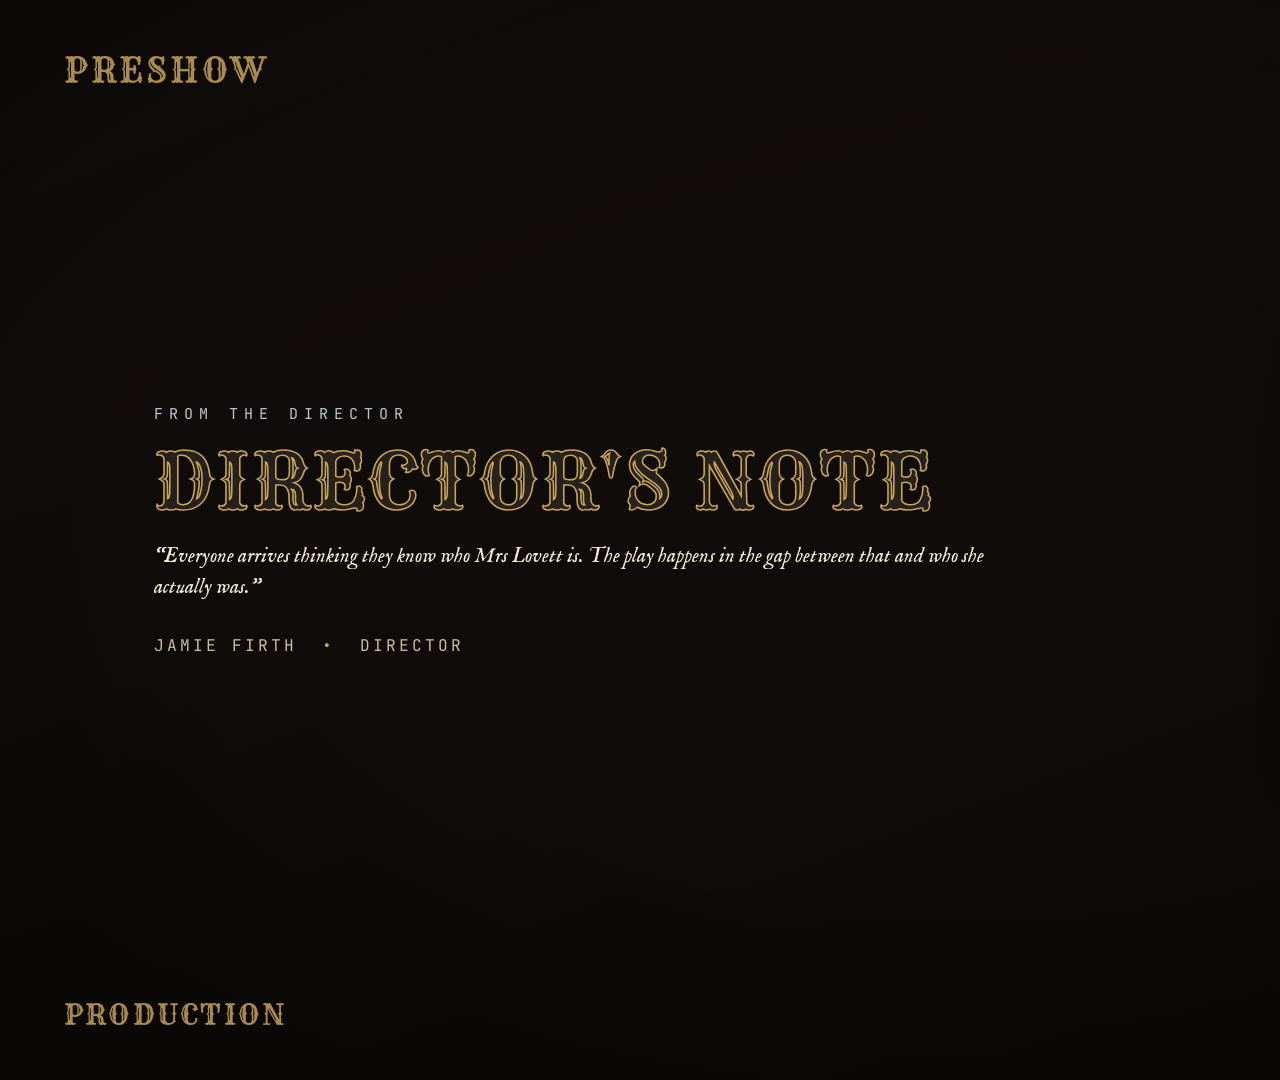
==== lovett-2026/index.html @ 1c8bd1f3 "Per-show preview archive (ADR 0019): Underdog, Lovett, Popcorn in their own folders; root index" ====
<!DOCTYPE html>
<html lang="en">
<head>
<meta charset="utf-8">
<meta name="viewport" content="width=device-width, initial-scale=1.0">
<title>Criterion Foyer Display</title>
<link rel="stylesheet" href="style.css?v=20260802">
</head>
<body class="nextgen-foyer" data-phase="preshow">
<div class="ng-shell">
  <div class="ng-watermark" aria-hidden="true"></div>

  <!-- Theme-driven, non-content ambient layer. -->
  <div class="ng-ambient" aria-hidden="true">
    <div class="ng-texture"></div>
  </div>

  <div class="ng-topline">
    <div class="ng-phase" id="phase-label">Loading</div>
    <div class="ng-show" id="show-label">Criterion Theatre</div>
  </div>
  <div class="ng-stage" id="stage"></div>
  <div class="ng-caption" id="caption"></div>

  <div class="criterion-mark" title="The Criterion Theatre, Earlsdon" aria-hidden="true"></div>
</div>

<script type="module">
  import { getActiveShow, getVisitingCompany, startShowPolling } from "./js/show-resolver.js?v=20260802";
  import { loadTheme } from "./js/theme-loader.js?v=20260802";
  import { Scheduler } from "./js/scheduler.js?v=20260802";
  import { renderSlideHTML, canRenderSlide } from "./js/slide-templates.js?v=20260802";

  const params = new URLSearchParams(window.location.search);
  const dwellSeconds = params.get("dwell");
  function resolveRoute(searchParams) {
    const raw = (searchParams.get("phase") || searchParams.get("scene") || "preshow")
      .trim()
      .toLowerCase();
    const phases = new Set(["preshow", "interval", "postshow"]);
    const singleRoutes = {
      welcome: "welcome",
      tonight: "show-info",
    };
    if (raw === "coming-soon") {
      return {
        name: raw,
        phase: "preshow",
        template: null,
        heldTemplates: ["next-production", "next-production-2"],
      };
    }
    if (phases.has(raw)) {
      return { name: raw, phase: raw, template: null };
    }
    if (singleRoutes[raw]) {
      return { name: raw, phase: "preshow", template: singleRoutes[raw] };
    }
    return null;
  }

  function escapeHTML(value) {
    return String(value).replace(/[&<>"']/g, (character) => ({
      "&": "&amp;",
      "<": "&lt;",
      ">": "&gt;",
      '"': "&quot;",
      "'": "&#39;",
    })[character]);
  }

  function referenceId(ref) {
    if (!ref) {
      return null;
    }
    const hashIndex = ref.indexOf("#");
    return hashIndex >= 0 ? ref.slice(hashIndex + 1) : ref;
  }

  let route = resolveRoute(params);
  let phase = route?.name || null;
  const houseOpen = params.get("houseOpen") === "1";

  // --- Preview / review mode (?preview=1) state. Inert in broadcast. ---
  const preview = params.get("preview") === "1";
  let previewPaused = false;
  let previewDwellOverride = null;
  const previewHistory = [];
  let previewIndex = -1;
  let previewBarBuilt = false;
  let currentPlaylistItems = [];
  const stage = document.getElementById("stage");
  const caption = document.getElementById("caption");
  const showLabel = document.getElementById("show-label");
  const phaseLabel = document.getElementById("phase-label");
  document.body.dataset.phase = route?.phase || "unavailable";
  let scheduler = null;
  let timer = null;
  let countdownTimer = null;
  let showInfo = null;
  let ctx = null;
  const missingSources = new Set();

  async function fetchJson(url) {
    const response = await fetch(`${url}${url.includes("?") ? "&" : "?"}t=${Date.now()}`, { cache: "no-store" });
    if (!response.ok) {
      throw new Error(`Failed to load ${url}`);
    }
    return response.json();
  }

  function describeItem(item) {
    if (!item) {
      return null;
    }
    if (item.template) {
      return item.template;
    }
    if (!item.source) {
      return item.tag || null;
    }
    try {
      const path = new URL(item.source).pathname;
      return path.split("/").slice(-2).join("/");
    } catch (error) {
      return item.source;
    }
  }

  async function updateState(current, next) {
    await fetch("api/state", {
      method: "POST",
      headers: { "Content-Type": "application/json" },
      body: JSON.stringify({
        show: showInfo?.id || null,
        phase,
        item: describeItem(current),
        next_item: describeItem(next),
      }),
    });
  }

  function setCaption(item) {
    caption.textContent = item?.tag
      ? `${item.tag.replace(/_/g, " ")}`
      : "";
  }

  function clearTimer() {
    if (timer) {
      window.clearTimeout(timer);
      timer = null;
    }
    if (countdownTimer) {
      window.clearInterval(countdownTimer);
      countdownTimer = null;
    }
  }

  function renderMissing(item) {
    if (!item?.source || missingSources.has(item.source)) {
      return;
    }
    missingSources.add(item.source);
    console.warn("Missing foyer asset:", item.source);
  }

  function renderSlide(entry) {
    document.body.classList.remove("media-active");
    ctx.countdown = getCountdownState();
    stage.innerHTML = renderSlideHTML(entry, ctx);
    if (entry.template === "countdown") {
      updateCountdown();
      countdownTimer = window.setInterval(updateCountdown, 60 * 1000);
    }
  }

  function renderVideo(item) {
    document.body.classList.add("media-active");
    stage.innerHTML = "";
    const video = document.createElement("video");
    video.className = "ng-media";
    video.autoplay = true;
    video.muted = true;
    video.playsInline = true;
    video.src = `${ctx.foyerPackBase.replace(/\/$/, "")}/${item.source.replace(/^\//, "")}`;
    video.onerror = () => {
      renderMissing(item);
      if (!(preview && previewPaused)) {
        advance();
      }
    };
    video.onended = () => {
      if (!(preview && previewPaused)) {
        advance();
      }
    };
    const videoMeta = ctx.videoItems[item.source] || item;
    if (videoMeta.captions?.required && videoMeta.captions?.verified !== true) {
      console.warn(
        "Spoken-word foyer video requires burnt-in open captions; playback is not blocked in Phase 1:",
        item.source,
      );
    }
    stage.appendChild(video);
  }

  function isVideo(item) {
    return Boolean(item?.source && /\.mp4($|\?)/i.test(item.source));
  }

  function dateAtTime(dateText, timeText) {
    if (!dateText || !/^\d{2}:\d{2}$/.test(timeText || "")) {
      return null;
    }
    const [year, month, day] = dateText.split("-").map(Number);
    const [hour, minute] = timeText.split(":").map(Number);
    return new Date(year, month - 1, day, hour, minute, 0, 0);
  }

  function minutesBetween(startText, endText) {
    const start = dateAtTime("2000-01-01", startText);
    let end = dateAtTime("2000-01-01", endText);
    if (!start || !end) {
      return null;
    }
    if (end < start) {
      end = new Date(end.getTime() + 24 * 60 * 60 * 1000);
    }
    return Math.round((end - start) / 60000);
  }

  function selectPerformance(performances) {
    const list = performances?.performances || [];
    const requestedDay = params.get("day");
    const today = new Date();
    const localDay = [
      today.getFullYear(),
      String(today.getMonth() + 1).padStart(2, "0"),
      String(today.getDate()).padStart(2, "0"),
    ].join("-");
    return list.find(entry => entry.date === requestedDay)
      || list.find(entry => entry.date === localDay)
      || list.find(entry => entry.date >= localDay)
      || list[list.length - 1]
      || null;
  }

  function countdownTarget(performance, showMeta) {
    if (!performance) {
      return null;
    }
    const intervalSignal = params.get("intervalNow") || params.get("now");
    const intervalMinutes = minutesBetween(
      performance.interval_at_estimated,
      performance.act_2_at_estimated,
    ) || Number(showMeta?.interval_minutes) || 20;
    if (intervalSignal) {
      const startedAt = dateAtTime(performance.date, intervalSignal);
      return startedAt
        ? new Date(startedAt.getTime() + intervalMinutes * 60000)
        : null;
    }
    return null;
  }

  function getCountdownState() {
    const target = ctx?.countdownTarget;
    if (!target) {
      return { minutes: null, state: "clear" };
    }
    const remainingMs = target.getTime() - Date.now();
    const countdownWindowMs = ((ctx.countdownWindowMinutes || 20) + 5) * 60000;
    if (remainingMs > 0) {
      if (remainingMs > countdownWindowMs) {
        return { minutes: null, state: "clear" };
      }
      return { minutes: Math.max(1, Math.ceil(remainingMs / 60000)), state: "counting" };
    }
    if (remainingMs >= -5 * 60000) {
      return { minutes: 0, state: "now" };
    }
    return { minutes: 0, state: "clear" };
  }

  function updateCountdown() {
    if (!ctx) {
      return;
    }
    const countdown = getCountdownState();
    ctx.countdown = countdown;
    const display = document.getElementById("countdown-display");
    const message = document.getElementById("countdown-caption");
    if (!display || !message) {
      return;
    }
    display.textContent = countdown.state === "counting"
      ? `${countdown.minutes} MIN`
      : (countdown.state === "now" ? "ACT II" : `~${ctx.countdownWindowMinutes} MIN INTERVAL`);
    display.classList.toggle("is-label", countdown.state === "clear");
    message.textContent = countdown.state === "counting"
      ? "Please make your way back to your seats when you hear the bell."
      : (countdown.state === "now"
        ? "Please take your seats. Act II is about to begin."
        : "Please enjoy the interval.");
  }

  async function advance() {
    clearTimer();
    if (!scheduler) {
      return;
    }
    const current = scheduler.next();
    const next = scheduler.previewNext();
    if (!current) {
      return;
    }
    setCaption(current);
    if (preview) {
      recordPreviewHistory(current);
    }
    if (isVideo(current)) {
      renderVideo(current);
    } else {
      renderSlide(current);
      if (!(preview && previewPaused)) {
        const dwell = (preview && previewDwellOverride) ? previewDwellOverride : (current.dwell_seconds || 5);
        timer = window.setTimeout(() => advance(), dwell * 1000);
      }
    }
    if (preview) {
      updatePreviewNowShowing(current);
    }
    await updateState(current, next);
  }

  async function renderSingleRoute() {
    const current = { kind: "single", template: route.template, tag: route.name };
    setCaption(current);
    renderSlide(current);
    if (preview) {
      updatePreviewNowShowing(current);
    }
    await updateState(current, null);
  }

  function heldRoutePlaylist(route, nextProductions) {
    const productionCount = nextProductions?.productions?.length || 0;
    return {
      items: (route.heldTemplates || [])
        .slice(0, productionCount)
        .map((template) => ({
          kind: "anchor",
          every_n: 1,
          template,
          tag: route.name,
          dwell_seconds: 11,
        })),
    };
  }

  async function buildScheduler() {
    showInfo = await getActiveShow();
    if (!showInfo?.paths?.foyerPack) {
      return;
    }
    const foyerPackBase = showInfo.paths.foyerPack;
    const showMeta = await fetchJson(`${foyerPackBase}/show.json`);
    let playlist = { items: [] };
    if (!route.template && !route.heldTemplates) {
      playlist = await fetchJson(`${foyerPackBase}/playlists/${route.phase}.json`);
    }
    let nextProductions = { productions: [] };
    let archiveMemories = { memories: [] };
    let performances = { performances: [] };
    let visitingCompany = null;
    try {
      nextProductions = await fetchJson(`${foyerPackBase}/next_productions.json`);
    } catch (error) {
      console.warn("next_productions.json unavailable:", error);
    }
    try {
      archiveMemories = await fetchJson(`${foyerPackBase}/archive_memories.json`);
    } catch (error) {
      console.warn("archive_memories.json unavailable:", error);
    }
    try {
      performances = await fetchJson(`${foyerPackBase}/performances.json`);
    } catch (error) {
      console.warn("performances.json unavailable:", error);
    }
    try {
      visitingCompany = await getVisitingCompany();
    } catch (error) {
      console.warn("visiting_company.json unavailable:", error);
    }
    if (route.heldTemplates) {
      playlist = heldRoutePlaylist(route, nextProductions);
    }
    const performance = selectPerformance(performances);
    const countdownWindowMinutes = minutesBetween(
      performance?.interval_at_estimated,
      performance?.act_2_at_estimated,
    ) || Number(showMeta?.interval_minutes) || 20;
    ctx = {
      show: showMeta,
      nextProductions,
      archiveMemories,
      performances,
      performance,
      visitingCompany,
      videoItems: Object.fromEntries(
        (playlist.items || [])
          .filter(item => isVideo(item))
          .map(item => [item.source, item]),
      ),
      countdownTarget: countdownTarget(performance, showMeta),
      countdownWindowMinutes,
      countdown: { minutes: null, state: "clear" },
      foyerPackBase,
    };
    showLabel.textContent = showMeta.title || showInfo.id;
    phaseLabel.textContent = route.name;
    if (!route.template) {
      scheduler = new Scheduler(playlist, {
        dwellSeconds,
        activeTriggers: houseOpen ? ["house-open"] : [],
        canRender: (item) => canRenderSlide(item, ctx),
      });
      await scheduler.init();
    }
    currentPlaylistItems = playlist.items || [];
  }

  function renderUnavailableRoute() {
    const requested = escapeHTML(params.get("phase") || params.get("scene") || "unknown");
    phaseLabel.textContent = "Unavailable";
    caption.textContent = "";
    stage.innerHTML = `<div class="slide active">
      <p class="eyebrow alert">Foyer scene not built</p>
      <h2 class="headline small">SCENE UNAVAILABLE</h2>
      <p class="body">No foyer phase is registered for <b style="color:var(--poster-yellow);">${requested}</b>.</p>
    </div>`;
  }

  // =====================================================================
  // Preview / review controller (?preview=1). Builds on the engine hooks
  // above (advance / renderSlide / renderVideo / setCaption / clearTimer /
  // buildScheduler). None of this runs or mutates state in broadcast mode.
  // =====================================================================
  function previewProductionId(item) {
    return item?.production_id || referenceId(item?.production_ref) || null;
  }

  function previewSlideName(item) {
    const productionId = previewProductionId(item);
    const productions = ctx?.nextProductions?.productions || [];
    const production = productionId
      ? productions.find(candidate => candidate.id === productionId)
      : null;
    return production?.title
      || item?.label
      || item?.template
      || (item?.source ? item.source.split("/").pop() : (item?.tag || "?"));
  }

  function previewSlideLabel(item) {
    const id = item?.id || "current slide";
    return `${id} \u2014 ${previewSlideName(item)}`;
  }

  function updatePreviewNowShowing(item) {
    const target = document.getElementById("ngp-now");
    if (target) {
      target.textContent = item ? previewSlideLabel(item) : "No slide";
    }
  }

  function renderPreviewEntry(entry) {
    setCaption(entry);
    if (isVideo(entry)) {
      renderVideo(entry);
    } else {
      renderSlide(entry);
    }
    updatePreviewNowShowing(entry);
  }

  function recordPreviewHistory(entry) {
    previewHistory.push(entry);
    previewIndex = previewHistory.length - 1;
  }

  function updatePreviewPlayButton() {
    const btn = document.getElementById("ngp-play");
    if (btn) {
      btn.textContent = previewPaused ? "\u25B6 Play" : "\u275A\u275A Pause";
    }
  }

  function previewPlay() {
    previewPaused = false;
    updatePreviewPlayButton();
    advance();
  }

  function previewPause() {
    previewPaused = true;
    clearTimer();
    updatePreviewPlayButton();
  }

  function previewTogglePlay() {
    if (previewPaused) {
      previewPlay();
    } else {
      previewPause();
    }
  }

  async function previewStep() {
    previewPaused = false;
    await advance();
    previewPause();
  }

  function previewPrev() {
    if (previewIndex <= 0) {
      return;
    }
    clearTimer();
    previewPaused = true;
    previewIndex -= 1;
    renderPreviewEntry(previewHistory[previewIndex]);
    updatePreviewPlayButton();
  }

  function previewJump(itemId) {
    const item = (currentPlaylistItems || []).find(candidate => candidate.id === itemId);
    if (!item) {
      return;
    }
    const entry = {
      ...item,
      template: item.template || null,
      source: item.source || null,
      production_id: referenceId(item.production_ref),
      dwell_seconds: item.dwell_seconds || 6,
    };
    clearTimer();
    previewPaused = true;
    recordPreviewHistory(entry);
    renderPreviewEntry(entry);
    updatePreviewPlayButton();
  }

  async function previewSetPhase(name) {
    const phaseParams = new URLSearchParams();
    phaseParams.set("phase", name);
    const nextRoute = resolveRoute(phaseParams);
    if (!nextRoute) {
      return;
    }
    route = nextRoute;
    phase = route?.name || null;
    document.body.dataset.phase = route.phase || "unavailable";
    clearTimer();
    scheduler = null;
    previewHistory.length = 0;
    previewIndex = -1;
    previewPaused = false;
    await buildScheduler();
    await advance();
    refreshPreviewControls();
  }

  function refreshPreviewControls() {
    if (!preview || !previewBarBuilt) {
      return;
    }
    document.querySelectorAll("#ngp-phases .ngp-btn").forEach(btn => {
      btn.classList.toggle("active", btn.dataset.phase === route?.phase);
    });
    const select = document.getElementById("ngp-jump");
    if (select) {
      const options = ['<option value="">Jump to slide\u2026</option>'].concat(
        (currentPlaylistItems || [])
          .filter(item => item.id)
          .map(item => {
            return `<option value="${escapeHTML(item.id)}">${escapeHTML(previewSlideLabel(item))}</option>`;
          }),
      );
      select.innerHTML = options.join("");
    }
    updatePreviewNowShowing(previewHistory[previewIndex]);
    updatePreviewPlayButton();
  }

  async function loadBuildStamp(target) {
    if (!target) {
      return;
    }
    try {
      const response = await fetch(`build-info.json?t=${Date.now()}`, { cache: "no-store" });
      if (!response.ok) {
        throw new Error("build-info.json unavailable");
      }
      const info = await response.json();
      const builtAt = info.built_at ? new Date(info.built_at).toLocaleString() : "unknown";
      target.textContent = `${info.version || "dev"} \u00B7 built ${builtAt}`;
    } catch (error) {
      target.textContent = "local / dev";
    }
  }

  function fitPreviewCanvas() {
    if (!preview) {
      return;
    }
    const bar = document.querySelector(".ng-preview-bar");
    const barHeight = bar ? bar.getBoundingClientRect().height : 0;
    const availH = Math.max(0, window.innerHeight - barHeight);
    const scale = Math.min(window.innerWidth / 1920, availH / 1080);
    const scaledW = 1920 * scale;
    const scaledH = 1080 * scale;
    const left = Math.max(0, (window.innerWidth - scaledW) / 2);
    const top = barHeight + Math.max(0, (availH - scaledH) / 2);
    document.body.style.setProperty("--preview-scale", String(scale));
    document.body.style.setProperty("--preview-left", `${left}px`);
    document.body.style.setProperty("--preview-top", `${top}px`);
  }

  function setupPreview() {
    if (previewBarBuilt) {
      fitPreviewCanvas();
      return;
    }
    previewBarBuilt = true;
    document.body.classList.add("ng-preview");
    const bar = document.createElement("div");
    bar.className = "ng-preview-bar";
    bar.setAttribute("aria-label", "Engine review controls");
    bar.innerHTML = `
      <div class="ngp-brand">
        <span class="ngp-title">ENGINE REVIEW</span>
        <span class="ngp-stamp" id="ngp-stamp">\u2026</span>
      </div>
      <div class="ngp-group" id="ngp-phases" role="tablist">
        <button class="ngp-btn" data-phase="preshow">Preshow</button>
        <button class="ngp-btn" data-phase="interval">Interval</button>
        <button class="ngp-btn" data-phase="postshow">Postshow</button>
      </div>
      <div class="ngp-group">
        <button class="ngp-btn" id="ngp-prev" title="Previous shown slide">\u25C0 Prev</button>
        <button class="ngp-btn" id="ngp-play" title="Play / pause">\u275A\u275A Pause</button>
        <button class="ngp-btn" id="ngp-next" title="Next slide, then pause">Next \u25B6</button>
      </div>
      <label class="ngp-field">Jump
        <select class="ngp-select" id="ngp-jump"></select>
      </label>
      <label class="ngp-field">Now showing
        <span class="ngp-stamp" id="ngp-now">No slide</span>
      </label>
      <label class="ngp-field">Dwell
        <input type="number" class="ngp-input" id="ngp-dwell" min="2" max="60" step="1" placeholder="auto">s
      </label>
    `;
    document.body.appendChild(bar);
    bar.querySelectorAll("#ngp-phases .ngp-btn").forEach(btn => {
      btn.addEventListener("click", () => previewSetPhase(btn.dataset.phase));
    });
    document.getElementById("ngp-prev").addEventListener("click", previewPrev);
    document.getElementById("ngp-play").addEventListener("click", previewTogglePlay);
    document.getElementById("ngp-next").addEventListener("click", previewStep);
    document.getElementById("ngp-jump").addEventListener("change", event => {
      if (event.target.value) {
        previewJump(event.target.value);
      }
    });
    document.getElementById("ngp-dwell").addEventListener("change", event => {
      const value = Number(event.target.value);
      previewDwellOverride = Number.isFinite(value) && value > 0 ? value : null;
    });
    loadBuildStamp(document.getElementById("ngp-stamp")).finally(fitPreviewCanvas);
    fitPreviewCanvas();
    window.addEventListener("resize", fitPreviewCanvas);
    if ("ResizeObserver" in window) {
      new ResizeObserver(fitPreviewCanvas).observe(bar);
    }
  }

  async function boot() {
    await loadTheme();
    if (preview) {
      setupPreview();
    }
    if (!route) {
      renderUnavailableRoute();
      return;
    }
    await buildScheduler();
    if (route.template) {
      await renderSingleRoute();
    } else {
      await advance();
    }
    if (preview) {
      refreshPreviewControls();
    }
  }

  document.addEventListener("show:changed", async () => {
    clearTimer();
    await boot();
  });

  startShowPolling();
  boot();
</script>
</body>
</html>
---- lovett-2026/style.css ----
/*
  Springboard Festival 2026 — shared scene stylesheet.
  Brand: dark teal/navy underwater photo background (#F3EFD2 cream
  for all type), Oswald display headlines, Inter for any small body text.
  Welcome scene uses SpringboardWelcome.jpg as a full-bleed image.
  Other scenes lay content on top of background-springboard-water.jpg.
*/

@font-face {
  font-family: 'Anton';
  font-style: normal;
  font-weight: 400;
  font-display: swap;
  src: url('assets/fonts/anton-latin.woff2') format('woff2');
}

@font-face {
  font-family: 'Bebas Neue';
  font-style: normal;
  font-weight: 400;
  font-display: swap;
  src: url('assets/fonts/bebas-neue-latin.woff2') format('woff2');
}

@font-face {
  font-family: 'Inter';
  font-style: normal;
  font-weight: 300 700;
  font-display: swap;
  src: url('assets/fonts/inter-latin.woff2') format('woff2');
}

@font-face {
  font-family: 'JetBrains Mono';
  font-style: normal;
  font-weight: 400 700;
  font-display: swap;
  src: url('assets/fonts/jetbrains-mono-latin.woff2') format('woff2');
}

@font-face {
  font-family: 'Oswald';
  font-style: normal;
  font-weight: 300 700;
  font-display: swap;
  src: url('assets/fonts/oswald-latin.woff2') format('woff2');
}

@font-face {
  font-family: 'Rye';
  font-style: normal;
  font-weight: 400;
  font-display: swap;
  src: url('assets/fonts/rye-latin.woff2') format('woff2');
}

@font-face {
  font-family: 'IM Fell English';
  font-style: normal;
  font-weight: 400;
  font-display: swap;
  src: url('assets/fonts/im-fell-english-latin.woff2') format('woff2');
}

@font-face {
  font-family: 'IM Fell English';
  font-style: italic;
  font-weight: 400;
  font-display: swap;
  src: url('assets/fonts/im-fell-english-italic-latin.woff2') format('woff2');
}

:root {
  --colour-primary: #1D4D4F;
  --colour-primary-text: #F3EFD2;
  --colour-accent: #6BA5C4;
  --colour-background: #02101e;
  --colour-background-text: #F3EFD2;
  --font-headline: 'Oswald', sans-serif;
  --font-body: 'Inter', sans-serif;
  --watermark-image: none;
  --watermark-opacity: 0.12;
  --cream: #F3EFD2;            /* primary text colour, matches lockup */
  --cream-dim: rgba(243,239,210,0.78);
  --cream-faint: rgba(243,239,210,0.55);
  --peacock: #6BA5C4;          /* eyebrow/subline blue from welcome image */
  --peacock-soft: rgba(107,165,196,0.65);
  --peacock-line: rgba(107,165,196,0.75);  /* thin vertical divider */
  --water-overlay: rgba(4, 14, 32, 0.55);  /* darken backdrop where text sits */
  --water-overlay-strong: rgba(4, 14, 32, 0.78);
  --stage-main:  #c0392b;
  --stage-ros:   #2980b9;
  --stage-floor: #27ae60;
  --stage-other: #7f8c8d;
}

* { box-sizing: border-box; margin: 0; padding: 0; }

html, body {
  width: 1920px;
  height: 1080px;
  background: #02101e;  /* deepest teal — visible behind images while loading */
  font-family: 'Inter', sans-serif;
  color: var(--cream);
  overflow: hidden;
}

/* ---------- BACKDROP ---------- */

.backdrop {
  position: absolute;
  inset: 0;
  width: 100%;
  height: 100%;
  z-index: 0;
  background: url('assets/background-springboard-water.jpg') center/cover no-repeat #02101e;
}

/* Vignette to make text more legible on busy water areas. Sits on top of
   the water image but underneath any hero overlay. */
.backdrop::after {
  content: "";
  position: absolute;
  inset: 0;
  background: linear-gradient(
    to right,
    var(--water-overlay-strong) 0%,
    var(--water-overlay) 50%,
    transparent 100%
  );
  pointer-events: none;
}

/* Welcome hero overlay. Sits on top of the water backdrop and fades in/out
   on .active, giving us a smooth crossfade between hero and water rather
   than the previous instant snap. When the hero is fully opaque it covers
   the water and its vignette completely. */
.backdrop-hero {
  position: absolute;
  inset: 0;
  width: 100%;
  height: 100%;
  z-index: 0;
  background: url('assets/SpringboardLogo.jpg') center/cover no-repeat;
  opacity: 0;
  transition: opacity 1.6s ease;
  pointer-events: none;
}
.backdrop-hero.active { opacity: 1; }

.scene {
  position: absolute;
  inset: 0;
  z-index: 1;
  display: flex;
  padding: 60px 80px;
}

/* Vertical peacock divider removed at David's request (25 Apr).
   Reinstate via the rule below if it's wanted again later.
   .scene:not(.scene-welcome)::before { ... } */

/* ---------- TYPOGRAPHY ---------- */

.eyebrow {
  font-family: 'Oswald', sans-serif;
  font-weight: 500;
  letter-spacing: 0.14em;
  text-transform: uppercase;
  font-size: 38px;
  color: var(--peacock);
}

.headline {
  font-family: 'Oswald', sans-serif;
  font-weight: 700;
  text-transform: uppercase;
  font-size: 200px;
  line-height: 0.92;
  letter-spacing: -0.01em;
  color: var(--cream);
}
.headline.tight  { font-size: 150px; }
.headline.medium { font-size: 110px; }
.headline.small  { font-size:  78px; }

.subline {
  font-family: 'Oswald', sans-serif;
  font-weight: 500;
  text-transform: uppercase;
  letter-spacing: 0.18em;
  font-size: 38px;
  color: var(--peacock);
  margin-top: 30px;
}

/* ---------- LAYOUT ZONES ---------- */

.left-zone {
  width: 60%;
  display: flex;
  flex-direction: column;
  justify-content: center;
  padding-right: 60px;
}

/* Bottom-right Criterion lockup. Uses David's CriLogo_Clean.png as a CSS
   mask, with cream background-color showing through — that recolours the
   pure-white PNG to brand cream without needing to re-export the image. */
.lockup {
  position: absolute;
  right: 80px;
  bottom: 50px;
  width: 180px;
  height: 180px;
  z-index: 2;
  background-color: var(--cream);
  -webkit-mask: url('assets/criterion-logo.png') no-repeat center / contain;
          mask: url('assets/criterion-logo.png') no-repeat center / contain;
}
/* The <img> inside is hidden — kept in markup for accessibility/alt-text. */
.lockup img { display: none; }

/* ---------- SCENE: WELCOME (full-bleed hero) ---------- */
/* The JPG provides all the design.  The lockup overlay is shown on the
   welcome scene too (when David supplies a logo-free hero image), so the
   lockup position stays consistent across every scene in the rotation. */

/* ---------- SCENE: TONIGHT ---------- */

.scene-tonight {
  flex-direction: column;
  padding: 70px 100px 240px 100px;  /* extra bottom padding clears the 180px lockup */
}
.scene-tonight .top-bar {
  display: flex;
  align-items: baseline;
  justify-content: space-between;
  margin-bottom: 36px;
}
.scene-tonight .top-bar .date-tag {
  font-family: 'Oswald', sans-serif;
  font-weight: 500;
  font-size: 32px;
  letter-spacing: 0.14em;
  text-transform: uppercase;
  color: var(--peacock);
}
.scene-tonight .running-order {
  flex: 1;
  display: grid;
  grid-template-columns: 1fr 1fr;
  column-gap: 80px;
  align-content: start;
}
.scene-tonight .running-order .col {
  display: flex;
  flex-direction: column;
  gap: 14px;
}
.scene-tonight .row {
  display: grid;
  grid-template-columns: 130px 100px 1fr;
  gap: 18px;
  align-items: center;
  padding: 12px 0;
  border-bottom: 1px solid rgba(243,239,210,0.15);
  color: var(--cream);
}
.scene-tonight .row .time {
  font-family: 'Oswald', sans-serif;
  font-weight: 600;
  font-size: 32px;
}
.scene-tonight .row .act {
  font-family: 'Oswald', sans-serif;
  font-weight: 400;
  font-size: 32px;
  text-transform: uppercase;
  letter-spacing: 0.02em;
}
.scene-tonight .row.is-interval { opacity: 0.55; font-style: italic; }
.scene-tonight .row.is-closing  { opacity: 0.55; }

/* Stage badge */
.stage-badge {
  font-family: 'Oswald', sans-serif;
  font-size: 16px;
  font-weight: 600;
  text-transform: uppercase;
  letter-spacing: 0.1em;
  padding: 5px 11px;
  border-radius: 4px;
  color: white;
  text-align: center;
  background: var(--stage-other);
  display: inline-block;
  width: fit-content;
}
.stage-badge.stage-Main  { background: var(--stage-main); }
.stage-badge.stage-Ros   { background: var(--stage-ros); }
.stage-badge.stage-Side  { background: var(--stage-ros); }
.stage-badge.stage-Floor { background: var(--stage-floor); }

/* ---------- SCENE: NEXT UP ---------- */

.scene-next .left-zone {
  gap: 24px;
  width: 55%;       /* leaves 45% for the image area on the right */
  padding-right: 60px;
}
.scene-next .next-act-name {
  font-family: 'Oswald', sans-serif;
  font-weight: 700;
  font-size: 140px;
  line-height: 0.95;
  text-transform: uppercase;
  color: var(--cream);
  margin-top: 4px;
}
.scene-next .next-meta {
  display: flex;
  align-items: center;
  gap: 24px;
  margin-top: 4px;
}
.scene-next .next-time {
  font-family: 'Oswald', sans-serif;
  font-size: 80px;             /* up from 60 — gives time a bit more weight */
  font-weight: 600;
  line-height: 1;
  color: var(--cream);
  letter-spacing: -0.01em;
}
.scene-next .stage-badge {
  font-size: 30px;
  padding: 10px 22px;
}
.scene-next .blurb {
  margin-top: 22px;
  font-size: 28px;
  font-weight: 400;
  line-height: 1.45;
  color: var(--cream);
  max-width: 900px;
}
/* Byline (writer/director on plays) — kept deliberately quiet so it
   doesn't visually compete with the act name above. */
.scene-next .byline {
  margin-top: 12px;
  font-family: 'Oswald', sans-serif;
  font-weight: 400;
  font-size: 18px;
  letter-spacing: 0.18em;
  text-transform: uppercase;
  color: var(--peacock-soft);
  opacity: 0.85;
}

/* Image area on the right of the Next-up scene.
   object-fit: contain so portrait headshots and landscape film-stills both
   show in full, without weird cropping. The dark navy fill shows through
   as letterboxing — looks intentional against the water backdrop. */
.scene-next .next-image-wrap {
  position: absolute;
  top: 90px;
  right: 80px;
  width: 700px;
  height: 560px;
  border-radius: 12px;
  overflow: hidden;
  z-index: 1;
  background: rgba(2,14,32,0.65);
  box-shadow: 0 12px 40px rgba(0,0,0,0.4);
}
.scene-next .next-image-wrap img {
  width: 100%;
  height: 100%;
  object-fit: contain;
  display: block;
}

/* Duo composite — for collaborations like Andrea/Lewis or Sharan + Juggy.
   Two images side-by-side, each filling half the panel.  Uses cover so
   each portrait fills its half cleanly; the seam in the middle reads
   as a visual cue for "collaboration". */
.scene-next .next-image-wrap.duo {
  display: grid;
  grid-template-columns: 1fr 1fr;
  gap: 4px;
  background: rgba(2,14,32,0.85);  /* shows as a thin divider line */
}
.scene-next .next-image-wrap.duo img {
  width: 100%;
  height: 100%;
  object-fit: cover;
  border-radius: 0;
}

/* ---------- SCENE: INTERVAL ---------- */

.scene-interval .left-zone { gap: 24px; }
.scene-interval .headline { font-size: 300px; letter-spacing: 0.01em; }
.scene-interval .resume-time {
  font-family: 'Oswald', sans-serif;
  font-weight: 500;
  font-size: 50px;
  letter-spacing: 0.14em;
  text-transform: uppercase;
  color: var(--peacock);
  margin-top: 30px;
}

/* ---------- SCENE: COMING SOON ---------- */

.scene-coming-soon {
  flex-direction: column;
  padding: 70px 100px 240px 100px;  /* extra bottom padding clears the 180px lockup */
}
.scene-coming-soon .top-bar {
  display: flex;
  align-items: baseline;
  justify-content: space-between;
  margin-bottom: 50px;
}
.scene-coming-soon .top-bar .date-tag {
  font-family: 'Oswald', sans-serif;
  font-weight: 500;
  font-size: 28px;
  letter-spacing: 0.14em;
  text-transform: uppercase;
  color: var(--peacock);
}
.scene-coming-soon .cards {
  display: grid;
  grid-template-columns: repeat(3, 1fr);
  gap: 36px;
  align-content: start;   /* cards size to content, sit at top of grid */
}
.scene-coming-soon .card {
  background: rgba(4,14,32,0.55);
  border: 1px solid rgba(243,239,210,0.18);
  border-radius: 12px;
  padding: 0;            /* image goes to the edge; body has its own padding */
  display: flex;
  flex-direction: column;
  color: var(--cream);
  overflow: hidden;
}
.scene-coming-soon .card .card-image {
  width: 100%;
  height: 240px;
  background: rgba(4,14,32,0.7);
}
.scene-coming-soon .card .card-image img {
  width: 100%;
  height: 100%;
  object-fit: cover;
  display: block;
}
/* Night card panels (.scene-night-cards): use contain so portrait headshots
   and logos show in full with dark letterboxing rather than being cropped.
   Scoped to avoid changing the Coming Soon cards which use cover intentionally. */
.scene-night-cards .card .card-image img {
  object-fit: contain;
}
/* Duo card — two collaborators sharing one image slot (e.g. Andrea/Lewis).
   Each half fills its column with cover so faces aren't pillarboxed. */
.scene-night-cards .card .card-image.duo {
  display: grid;
  grid-template-columns: 1fr 1fr;
  grid-template-rows: 1fr;
  gap: 2px;
  background: rgba(4,14,32,0.85);
  overflow: hidden;
}
.scene-night-cards .card .card-image.duo img {
  width: 100%;
  height: 100%;
  min-height: 0;
  object-fit: cover;
  display: block;
}

.scene-coming-soon .card .card-body {
  padding: 24px 28px 28px 28px;
  display: flex;
  flex-direction: column;
  gap: 10px;
  flex: 1;
}
.card .card-title {
  font-family: 'Oswald', sans-serif;
  font-weight: 700;
  text-transform: uppercase;
  font-size: 52px;
  line-height: 0.95;
  letter-spacing: -0.01em;
}
.card .card-subtitle {
  font-family: 'Oswald', sans-serif;
  font-weight: 400;
  font-size: 26px;
  letter-spacing: 0.04em;
  margin-top: -8px;
  opacity: 0.85;
}
.card .card-meta {
  font-family: 'Oswald', sans-serif;
  font-weight: 500;
  letter-spacing: 0.14em;
  font-size: 20px;
  text-transform: uppercase;
  color: var(--peacock);
}
.card .card-writer {
  font-family: 'Oswald', sans-serif;
  font-weight: 400;
  letter-spacing: 0.04em;
  font-size: 22px;
  color: var(--cream-dim);
}
.card .card-blurb {
  font-size: 20px;
  line-height: 1.5;
  margin-top: 4px;
}
/* Old name kept for backward compatibility — same styling as card-meta. */
.card .card-dates {
  font-family: 'Oswald', sans-serif;
  font-weight: 500;
  letter-spacing: 0.14em;
  font-size: 20px;
  text-transform: uppercase;
  color: var(--peacock);
}

/* ---------- ROTATION CONTAINER ----------
   Crossfade timing: scene fades 1.6s, matching the backdrop-hero crossfade
   so hero ↔ water and Welcome-lockup ↔ Tonight-content move together.
   Both sides of the fade are visible simultaneously, so the eye never sees
   an empty water frame between scenes. */
.rotation > .scene { opacity: 0; transition: opacity 1.6s ease; }
.rotation > .scene.active { opacity: 1; }

body.nextgen-foyer,
body.announcement-overlay-page {
  width: 1920px;
  height: 1080px;
  /* Transparent: this page exists ONLY as an OBS Browser Source stacked over the
     foyer scenes (see README). It was opaque ink+gradients until 2026-06-11, which
     blacked out the underlying scene the first time the source was wired correctly. */
  background: transparent;
  color: var(--colour-background-text);
  overflow: hidden;
  --ink: #0A0612;
  --ink-2: #1A0E2A;
  --neon-magenta: #FF1A75;
  --neon-cyan: #00E5FF;
  --poster-yellow: #FFD434;
  --cream: #F4E5C2;
}

.ng-shell {
  position: relative;
  width: 100%;
  height: 100%;
  overflow: hidden;
  background:
    linear-gradient(160deg, rgba(0,0,0,0.08), rgba(0,0,0,0.45)),
    var(--colour-background);
}

.ng-watermark {
  position: absolute;
  inset: 0;
  background-image: var(--watermark-image);
  background-repeat: no-repeat;
  background-position: bottom 48px left 48px;
  background-size: 440px auto;
  opacity: var(--watermark-opacity);
  pointer-events: none;
}

html[data-watermark-position="bottom-left"] .ng-watermark { background-position: bottom 48px left 48px; }
html[data-watermark-position="bottom-right"] .ng-watermark { background-position: bottom 48px right 48px; }
html[data-watermark-position="top-right"] .ng-watermark { background-position: top 48px right 48px; }
html[data-watermark-position="top-left"] .ng-watermark { background-position: top 48px left 48px; }

.ng-topline {
  position: absolute;
  top: 48px;
  left: 64px;
  right: 64px;
  z-index: 2;
  display: flex;
  justify-content: space-between;
  align-items: baseline;
  gap: 24px;
}

.ng-phase,
.ng-show,
.ng-caption,
.announcement-overlay {
  text-transform: uppercase;
  letter-spacing: 0.08em;
}

.ng-phase {
  font-family: var(--font-headline);
  font-size: 34px;
  color: var(--colour-accent);
}

.ng-show {
  font-family: var(--font-headline);
  font-size: 34px;
  color: var(--colour-primary-text);
}

.ng-stage {
  position: absolute;
  inset: 0;
  display: grid;
  place-items: center;
}

.ng-media {
  width: 100%;
  height: 100%;
  object-fit: contain;
  display: block;
}

.ng-caption {
  position: absolute;
  left: 64px;
  right: 64px;
  bottom: 48px;
  z-index: 2;
  font-family: var(--font-headline);
  font-size: 28px;
  color: var(--colour-accent);
}

.announcement-overlay {
  position: fixed;
  left: 0;
  right: 0;
  bottom: 0;
  z-index: 10;
  box-sizing: border-box;
  display: flex;
  justify-content: center;
  padding: 0 64px 40px;
  pointer-events: none;
  opacity: 0;
  transform: translateY(28px);
  transition: opacity 420ms ease, transform 420ms ease;
}

.announcement-overlay-page[data-pos="top"] .announcement-overlay {
  top: 0;
  bottom: auto;
  padding: 40px 64px 0;
  transform: translateY(-28px);
}

.announcement-overlay.show {
  opacity: 1;
  transform: translateY(0);
}

.announcement-band {
  position: relative;
  box-sizing: border-box;
  width: 100%;
  max-width: 1500px;
  min-height: 96px;
  max-height: 156px;
  padding: 22px 34px;
  display: flex;
  align-items: center;
  gap: 26px;
  overflow: hidden;
  background: rgba(10, 6, 18, 0.92);
  background: linear-gradient(
    180deg,
    color-mix(in srgb, var(--ink, #0A0612) 92%, transparent),
    color-mix(in srgb, var(--ink-2, #1A0E2A) 92%, transparent)
  );
  border: 2px solid var(--neon-magenta, #FF1A75);
  border-left: 8px solid var(--neon-cyan, #00E5FF);
  border-radius: 14px;
  box-shadow: 0 10px 28px rgba(0, 0, 0, 0.45);
}

.announcement-overlay-page[data-kind="nudge"] .announcement-band {
  border-color: var(--poster-yellow, #FFD434);
  border-left-color: var(--poster-yellow, #FFD434);
}

.announcement-kicker {
  flex: 0 0 auto;
  padding-right: 26px;
  border-right: 1px solid rgba(255, 255, 255, 0.18);
  font-family: var(--font-headline);
  font-size: 24px;
  font-weight: 600;
  letter-spacing: 0.18em;
  white-space: nowrap;
  color: var(--neon-cyan, #00E5FF);
}

.announcement-overlay-page[data-kind="nudge"] .announcement-kicker {
  color: var(--poster-yellow, #FFD434);
}

.announcement-text {
  flex: 1 1 auto;
  min-width: 0;
  color: var(--cream-2, var(--colour-primary-text, #F4E5C2));
  font-family: var(--font-headline);
  font-size: clamp(26px, 3.1vw, 40px);
  font-weight: 500;
  line-height: 1.08;
  letter-spacing: 0.01em;
  text-transform: none;
  display: -webkit-box;
  -webkit-box-orient: vertical;
  -webkit-line-clamp: 2;
  line-clamp: 2;
  overflow: hidden;
}

.announcement-progress {
  position: absolute;
  left: 0;
  bottom: 0;
  width: 100%;
  height: 4px;
  background: var(--neon-cyan, #00E5FF);
  transform: scaleX(0);
  transform-origin: left center;
}

.announcement-overlay-page[data-kind="nudge"] .announcement-progress {
  background: var(--poster-yellow, #FFD434);
}

.announcement-overlay-page[data-pos="top"] .announcement-progress {
  top: 0;
  bottom: auto;
}

/* Criterion house foyer engine. Show packs supply tokens, never layout. */

body.nextgen-foyer {
  /* core ink */
  --ink:           #02101E;
  --ink-2:         #07323A;
  --ink-3:         #0A2233;
  /* neon signals */
  --neon-magenta:  #C7A45A;
  --neon-cyan:     #6BA5C4;
  --neon-violet:   #7E9BB0;
  /* poster-tied accents */
  --poster-yellow: #C7A45A;
  --poster-red:    #B11D2E;
  /* type */
  --cream:         #F3EFD2;
  --cream-2:       #C7BE9E;
  --lavender:      #B9C6CE;
  --white:         #FFFFFF;
  --dim:           #6A5E7E;
  --glow-magenta:  0 2px 10px rgba(199, 164, 90, 0.18);
  --glow-cyan:     0 2px 10px rgba(107, 165, 196, 0.16);
  --glow-yellow:   0 2px 8px rgba(199, 164, 90, 0.14);

  background:
    radial-gradient(ellipse 85% 68% at 18% 12%, rgba(107, 165, 196, 0.16), transparent 72%),
    radial-gradient(ellipse 75% 75% at 85% 100%, rgba(199, 164, 90, 0.08), transparent 75%),
    linear-gradient(145deg, var(--ink) 0%, var(--ink-2) 58%, var(--ink-3) 100%);
  color: var(--cream);
}

/* ---- ambient layers ---- */
.nextgen-foyer .ng-ambient {
  position: absolute;
  inset: 0;
  z-index: 1;
  overflow: hidden;
  pointer-events: none;
  opacity: var(--phase-intensity-preshow, 1);
}
body.nextgen-foyer[data-phase="interval"] .ng-ambient { opacity: var(--phase-intensity-interval, 0.9); }
body.nextgen-foyer[data-phase="postshow"] .ng-ambient { opacity: var(--phase-intensity-postshow, 0.65); }
.nextgen-foyer .ng-ambient::after {
  content: '';
  position: absolute;
  inset: 0;
  background: radial-gradient(ellipse at center, transparent 42%, rgba(0, 0, 0, 0.38) 100%);
}
.nextgen-foyer .ng-texture {
  position: absolute;
  inset: 0;
  opacity: var(--texture-opacity, 0);
  background-image: var(--texture-image, none);
  background-position: center;
  background-repeat: no-repeat;
  background-size: cover;
}

/* ON-AIR indicator (preshow/interval) */
.nextgen-foyer .on-air {
  position: absolute;
  top: 48px;
  right: 64px;
  display: flex;
  gap: 10px;
  align-items: center;
  font-family: 'JetBrains Mono', monospace; /* fixed: monospace clock-style readout, not themed */
  font-size: 18px;
  letter-spacing: 4px;
  color: var(--cream-2);
  z-index: 5;
  opacity: 0.55;
}
.nextgen-foyer .on-air-dot {
  width: 14px;
  height: 14px;
  border-radius: 50%;
  background: var(--neon-magenta);
  box-shadow: var(--glow-magenta);
  animation: ng-pulse 2.2s ease-in-out infinite;
}
@keyframes ng-pulse {
  0%, 100% { opacity: 0.45; }
  50%      { opacity: 1.0; }
}
body.nextgen-foyer[data-phase="postshow"] .on-air { display: none; }

/* Engine-owned corner mark. The verified roofline master is a CSS mask so
   its colour follows the active theme rather than a raster's baked palette. */
.nextgen-foyer .criterion-mark {
  position: absolute;
  bottom: 18px;
  right: 28px;
  width: 163px;
  aspect-ratio: 434 / 262;
  opacity: 0.8;
  z-index: 4;
  pointer-events: none;
  color: var(--colour-primary-text);
  background-color: currentColor;
  -webkit-mask: url('assets/criterion-logo-lockup-outlined.svg') no-repeat center / contain;
          mask: url('assets/criterion-logo-lockup-outlined.svg') no-repeat center / contain;
}
body.nextgen-foyer[data-phase="postshow"] .criterion-mark { opacity: 0.4; }

/* The slide stage sits above ambient layers. */
.nextgen-foyer .ng-stage { z-index: 3; }

/* ---- slide base ---- */
.nextgen-foyer .slide {
  position: absolute;
  inset: 0;
  padding: 9% 8% 10% 8%;
  display: flex;
  flex-direction: column;
  justify-content: center;
  z-index: 3;
  opacity: 0;
  animation: ng-fade-in 700ms ease forwards;
}
.nextgen-foyer .slide.active { opacity: 1; }
@keyframes ng-fade-in { from { opacity: 0; } to { opacity: 1; } }

.nextgen-foyer .eyebrow {
  font-family: 'JetBrains Mono', monospace; /* fixed: house monospace kicker treatment, not themed */
  font-weight: 400;
  font-size: 15px;
  letter-spacing: 6px;
  text-transform: uppercase;
  color: var(--neon-cyan);
  margin: 0 0 22px 0;
  text-shadow: var(--glow-cyan);
}
.nextgen-foyer .eyebrow.warn  { color: var(--poster-yellow); text-shadow: var(--glow-yellow); }
.nextgen-foyer .eyebrow.alert { color: var(--poster-red); text-shadow: 0 0 6px rgba(177, 29, 46, 0.8), 0 0 16px rgba(177, 29, 46, 0.5); }
.nextgen-foyer .eyebrow.calm  { color: var(--lavender); text-shadow: none; }

.nextgen-foyer .headline {
  font-family: var(--font-headline, 'Anton'), sans-serif;
  font-weight: 400;
  font-size: 9vw;
  line-height: 0.92;
  letter-spacing: 2px;
  color: var(--white);
  margin: 0 0 24px 0;
  text-shadow: var(--glow-magenta);
  text-transform: uppercase;
}
.nextgen-foyer .headline.small  { font-size: 6vw; }
.nextgen-foyer .headline.medium { font-size: 7.5vw; }
.nextgen-foyer .headline.outline {
  color: rgba(244, 229, 194, 0.10);
  -webkit-text-stroke: 1.6px var(--neon-magenta);
  text-shadow: none;
}
.nextgen-foyer .headline.cyan { text-shadow: var(--glow-cyan); }
.nextgen-foyer .headline.cyan.outline { -webkit-text-stroke-color: var(--neon-cyan); }

.nextgen-foyer .subhead {
  font-family: var(--font-headline, 'Bebas Neue'), sans-serif;
  font-size: 3vw;
  letter-spacing: 4px;
  color: var(--cream);
  margin: 0 0 20px 0;
  text-transform: uppercase;
}
.nextgen-foyer .subhead.cyan { color: var(--neon-cyan); text-shadow: var(--glow-cyan); }

.nextgen-foyer .body {
  font-family: var(--font-body, 'Inter'), sans-serif;
  font-size: min(1.6vw, 2.3vh);
  line-height: 1.5;
  color: var(--cream);
  max-width: 76%;
  margin: 0 0 18px 0;
}
.nextgen-foyer .body.small { font-size: min(1.55vw, 2.25vh); max-width: 72%; }
.nextgen-foyer .body.mono  { font-family: 'JetBrains Mono', monospace; /* fixed: monospace variant, not themed */ font-size: min(1.25vw, 1.8vh); letter-spacing: 1.5px; color: var(--lavender); }

.nextgen-foyer .footline {
  font-family: 'JetBrains Mono', monospace; /* fixed: monospace metadata line (times, sources), not themed */
  font-size: min(1.3vw, 1.8vh);
  color: var(--cream-2);
  letter-spacing: 3px;
  text-transform: uppercase;
  margin-top: 32px;
}
.nextgen-foyer .footline .sep,
.nextgen-foyer .sep { color: var(--neon-magenta); margin: 0 12px; }

.nextgen-foyer .author {
  font-family: var(--font-headline, 'Bebas Neue'), sans-serif;
  font-size: 2.3vw;
  color: var(--colour-primary);
  letter-spacing: 8px;
  margin-top: -6px;
  /* The Popcorn pack used a cyan neon text-shadow here. That is show-specific
     styling; the engine does not impose a glow on a show's author line. */
  text-shadow: none;
}

/* two-column lists (cast / warnings full) */
.nextgen-foyer .two-col {
  display: grid;
  grid-template-columns: 1fr 1fr;
  column-gap: 6%;
  row-gap: 12px;
  margin-top: 12px;
}
.nextgen-foyer .cast-row {
  display: flex;
  justify-content: space-between;
  align-items: baseline;
  padding: 10px 0;
  border-bottom: 1px solid rgba(200, 185, 216, 0.15);
  font-size: min(1.5vw, 2.2vh);
}
.nextgen-foyer .cast-role {
  color: var(--lavender);
  font-family: var(--font-headline, 'Bebas Neue'), sans-serif;
  letter-spacing: 2px;
}
.nextgen-foyer .cast-actor {
  color: var(--white);
  font-weight: 500;
  text-align: right;
}

/* warning chips (top-3) */
.nextgen-foyer .warning-list {
  display: grid;
  grid-template-columns: minmax(300px, 21vw) 1fr;
  column-gap: 3%;
  row-gap: 16px;
  align-items: center;
  max-width: 94%;
  margin-top: 18px;
}
.nextgen-foyer .warning-tag {
  font-family: var(--font-headline, 'Anton'), sans-serif;
  font-size: 1.6vw;
  letter-spacing: 1.5px;
  text-transform: uppercase;
  color: var(--poster-yellow);
  border: 1.5px solid var(--poster-yellow);
  padding: 6px 14px;
  border-radius: 3px;
  box-shadow: var(--glow-yellow);
  text-align: center;
}
.nextgen-foyer .warning-detail {
  font-size: min(1.46vw, 2.05vh);
  color: var(--cream);
  line-height: 1.4;
  text-align: left;
}

/* pill (tbc markers) */
.nextgen-foyer .pill {
  display: inline-block;
  padding: 2px 8px;
  background: rgba(255, 212, 52, 0.12);
  color: var(--poster-yellow);
  border-radius: 3px;
  font-family: 'JetBrains Mono', monospace; /* fixed: monospace tbc marker, not themed */
  font-size: 0.8vw;
  letter-spacing: 1px;
  margin-right: 6px;
}

/* posters */
.nextgen-foyer .poster-frame {
  position: relative;
  overflow: hidden;
  background: linear-gradient(135deg, rgba(255, 26, 117, 0.15), rgba(0, 229, 255, 0.10));
  border: 1.5px solid var(--neon-magenta);
  box-shadow:
    0 0 0 1px rgba(255, 26, 117, 0.4),
    0 0 24px rgba(255, 26, 117, 0.35),
    0 14px 40px rgba(0, 0, 0, 0.7);
  border-radius: 2px;
}
.nextgen-foyer .poster-frame.cyan {
  border-color: var(--neon-cyan);
  box-shadow:
    0 0 0 1px rgba(0, 229, 255, 0.4),
    0 0 24px rgba(0, 229, 255, 0.35),
    0 14px 40px rgba(0, 0, 0, 0.7);
}
.nextgen-foyer .poster-frame.muted {
  border-color: rgba(200, 185, 216, 0.45);
  box-shadow:
    0 0 0 1px rgba(200, 185, 216, 0.2),
    0 8px 24px rgba(0, 0, 0, 0.6);
}
.nextgen-foyer .poster-frame img {
  display: block;
  width: 100%;
  height: 100%;
  object-fit: cover;
}
.nextgen-foyer .poster-frame.contain img {
  object-fit: contain;
  background: linear-gradient(135deg, #100822 0%, #1A0E2A 100%);
}
.nextgen-foyer .poster-frame .fallback {
  display: none;
  width: 100%;
  height: 100%;
  align-items: center;
  justify-content: center;
  flex-direction: column;
  text-align: center;
  padding: 18px;
  font-family: 'JetBrains Mono', monospace; /* fixed: monospace placeholder caption, not themed */
  font-size: 0.9vw;
  color: var(--cream-2);
  letter-spacing: 2px;
}
.nextgen-foyer .poster-frame .fallback strong {
  display: block;
  font-family: var(--font-headline, 'Anton'), sans-serif;
  font-size: 1.8vw;
  letter-spacing: 3px;
  color: var(--neon-magenta);
  margin-bottom: 8px;
}
.nextgen-foyer .poster-frame.missing img { display: none; }
.nextgen-foyer .poster-frame.missing .fallback { display: flex; }

/* split layout: type left, poster right */
.nextgen-foyer .split-layout {
  display: grid;
  grid-template-columns: 1.2fr 0.85fr;
  gap: 6%;
  align-items: center;
  height: 100%;
}
/* min-width:0 lets the grid columns shrink below their content size so a long
   headline or poster can't force horizontal overflow that clips the corner
   wordmark (.ng-topline). */
.nextgen-foyer .split-text { min-width: 0; }
.nextgen-foyer .split-layout .poster-frame {
  aspect-ratio: 1 / 1;
  width: 100%;
  min-width: 0;
  justify-self: end;
  max-width: 460px;
}
.nextgen-foyer .split-text > * { margin-left: 0; }

/* Lower-third (TV-news band) — ported from popcorn-foyer.html for parity.
   Not yet wired to a template, kept here so the type tier matches the source. */
.nextgen-foyer .lower-third {
  position: absolute;
  left: 0;
  right: 0;
  bottom: 12%;
  padding: 0 8%;
}
.nextgen-foyer .lower-third-bar {
  display: flex;
  align-items: stretch;
  border: 2px solid var(--poster-yellow);
  background: rgba(10, 6, 18, 0.85);
  box-shadow: var(--glow-yellow);
}
.nextgen-foyer .lower-third-tag {
  background: var(--poster-yellow);
  color: var(--ink);
  font-family: var(--font-headline, 'Anton'), sans-serif;
  font-size: 1.7vw;
  letter-spacing: 3px;
  padding: 16px 24px;
  text-transform: uppercase;
  display: flex;
  align-items: center;
}
.nextgen-foyer .lower-third-body {
  flex: 1;
  padding: 16px 24px;
  color: var(--cream);
  font-size: min(1.38vw, 2vh);
  align-self: center;
}

/* Photo-gallery grid — rehearsal (preshow) + cast montage (postshow).
   Copied from popcorn-foyer.html .photo-grid. Each cell shows the neon
   "photo pending" fallback until Chris's photos land in assets/photos/. */
.nextgen-foyer .photo-grid {
  display: grid;
  grid-template-columns: repeat(3, 1fr);
  gap: 2.5%;
  margin-top: 22px;
  height: 54%;
}
.nextgen-foyer .photo-grid .poster-frame {
  width: 100%;
  height: 100%;
  aspect-ratio: auto;
}

/* Portrait-safe variant: a bounded cell height (like the base .photo-grid
   above) taller than the landscape 54% to give 2:3 posters more headroom,
   with object-fit: contain so each poster renders whole rather than being
   cropped or, as height: auto previously did, sized from width alone and
   overflowing the slide at 1920x1080. Landscape grids are untouched. */
.nextgen-foyer .photo-grid.portrait-safe {
  height: 62%;
}
.nextgen-foyer .photo-grid.portrait-safe .poster-frame {
  width: 100%;
  height: 100%;
}
.nextgen-foyer .photo-grid.portrait-safe .poster-frame img {
  width: 100%;
  height: 100%;
  object-fit: contain;
}

/* Interval countdown */
.nextgen-foyer .countdown-display {
  font-family: var(--font-headline, 'Anton'), sans-serif;
  font-size: 13vw;
  line-height: 0.9;
  letter-spacing: 5px;
  color: var(--white);
  text-shadow: var(--glow-cyan);
}
.nextgen-foyer .countdown-display.is-label {
  font-size: 6vw;
}
.nextgen-foyer .countdown-caption {
  margin-top: 34px;
  color: var(--cream-2);
}

/* Coming-up "scan to book" QR + ticket CTA */
.nextgen-foyer .book-row {
  display: flex;
  align-items: center;
  gap: 22px;
  margin-top: 22px;
}
.nextgen-foyer .book-qr {
  flex: 0 0 auto;
  text-align: center;
}
.nextgen-foyer .book-qr-frame {
  width: 8vw;
  max-width: 120px;
  aspect-ratio: 1 / 1;
  background: #FFFFFF;
  border: 2px solid var(--neon-cyan);
  border-radius: 6px;
  box-shadow: var(--glow-cyan);
  padding: 6%;
  display: flex;
  align-items: center;
  justify-content: center;
}
.nextgen-foyer .book-qr-frame img {
  width: 100%;
  height: 100%;
  object-fit: contain;
}
.nextgen-foyer .book-qr-fallback {
  font-family: var(--font-headline, 'Anton'), sans-serif;
  color: #111;
  letter-spacing: 2px;
}
.nextgen-foyer .book-qr-caption {
  font-family: 'JetBrains Mono', monospace; /* fixed: monospace QR caption, not themed */
  font-size: min(1.05vw, 1.5vh);
  color: var(--neon-cyan);
  letter-spacing: 2px;
  margin-top: 9px;
  text-transform: uppercase;
}
.nextgen-foyer .ticket-cta {
  font-family: 'JetBrains Mono', monospace; /* fixed: monospace URL/CTA run, not themed */
  font-size: min(1.5vw, 2vh);
  color: var(--neon-cyan);
  letter-spacing: 1.5px;
  text-transform: none;
}
.nextgen-foyer .tickets-pending {
  margin-top: 22px;
  font-family: 'JetBrains Mono', monospace; /* fixed: monospace status line, not themed */
  font-size: min(1.3vw, 1.8vh);
  color: var(--cream-2);
  letter-spacing: 1px;
  text-transform: none;
  opacity: 0.85;
}

/* Tickets & walk-ins — three price tiers + QR. All colours come from the
   active theme's accent/secondary/muted scale, not Popcorn's neon literals. */
.nextgen-foyer .walkins-grid {
  display: flex;
  gap: 4%;
  align-items: center;
  max-width: 94%;
  margin-top: 18px;
}
.nextgen-foyer .walkins-tiers {
  flex: 1 1 auto;
  display: grid;
  grid-template-columns: repeat(3, 1fr);
  gap: 3%;
}
.nextgen-foyer .walkins-qr {
  flex: 0 0 auto;
  text-align: center;
}
.nextgen-foyer .price-tier {
  border: 1.5px solid var(--tier-color);
  padding: 18px 14px;
  border-radius: 3px;
  background: color-mix(in srgb, var(--tier-color) 6%, transparent);
}
.nextgen-foyer .price-tier.accent   { --tier-color: var(--colour-accent); }
.nextgen-foyer .price-tier.secondary { --tier-color: var(--colour-primary); }
.nextgen-foyer .price-tier.muted    { --tier-color: var(--cream-2); }
.nextgen-foyer .price-label {
  font-family: 'JetBrains Mono', monospace;
  font-size: min(1.15vw, 1.6vh);
  color: var(--tier-color);
  letter-spacing: 3px;
  text-transform: uppercase;
}
.nextgen-foyer .price-amount {
  font-family: var(--font-headline, 'Anton'), sans-serif;
  font-size: 4.2vw;
  color: var(--white);
  letter-spacing: 2px;
  margin-top: 4px;
}
.nextgen-foyer .qr-card {
  width: 11vw;
  max-width: 170px;
  aspect-ratio: 1 / 1;
  background: #FFFFFF;
  border: 2px solid var(--colour-accent);
  border-radius: 6px;
  box-shadow: 0 0 14px color-mix(in srgb, var(--colour-accent) 25%, transparent);
  padding: 6%;
  display: flex;
  align-items: center;
  justify-content: center;
}
.nextgen-foyer .qr-card img {
  width: 100%;
  height: 100%;
  object-fit: contain;
}
.nextgen-foyer .qr-fallback {
  font-family: var(--font-headline, 'Anton'), sans-serif;
  color: #111;
  letter-spacing: 2px;
}
.nextgen-foyer .qr-caption {
  font-family: 'JetBrains Mono', monospace;
  font-size: min(1.05vw, 1.5vh);
  color: var(--colour-accent);
  letter-spacing: 2px;
  margin-top: 9px;
  text-transform: uppercase;
}

/* Postshow archive and coming-soon treatments. */
.nextgen-foyer .poster-frame.muted {
  border-color: rgba(200, 185, 216, 0.45);
  box-shadow:
    0 0 0 1px rgba(200, 185, 216, 0.2),
    0 8px 24px rgba(0, 0, 0, 0.6);
}
.nextgen-foyer .poster-frame.feature {
  border-color: var(--poster-yellow);
  box-shadow:
    0 0 0 1px rgba(255, 212, 52, 0.5),
    0 0 26px rgba(177, 29, 46, 0.45),
    0 14px 40px rgba(0, 0, 0, 0.7);
}
.nextgen-foyer .archive-thumb-wrap {
  display: grid;
  grid-template-columns: 1.5fr 0.9fr;
  gap: 5%;
  align-items: center;
  margin-top: 10px;
}
.nextgen-foyer .archive-thumb-wrap .poster-frame {
  width: 100%;
  max-width: 260px;
  max-height: 320px;
  aspect-ratio: 3 / 4;
  justify-self: end;
}
.nextgen-foyer .archive-text .body { max-width: none; font-size: min(1.34vw, 2.1vh); }
.nextgen-foyer .archive-attribution {
  font-family: 'JetBrains Mono', monospace; /* fixed: monospace attribution/date run, not themed */
  font-size: min(1.08vw, 1.55vh);
  color: var(--cream-2);
  letter-spacing: 2px;
  margin-top: 10px;
}
.nextgen-foyer .archive-attribution .attr-name { color: var(--neon-cyan); }
.nextgen-foyer .review-quote {
  font-family: var(--font-body, 'Inter'), sans-serif;
  font-style: italic;
  font-size: min(1.45vw, 2.1vh);
  line-height: 1.5;
  color: var(--cream);
  border-left: 2px solid var(--neon-cyan);
  padding-left: 18px;
  margin: 10px 0;
  max-width: 90%;
}
.nextgen-foyer .review-quote .source {
  display: block;
  font-style: normal;
  font-family: 'JetBrains Mono', monospace; /* fixed: monospace source/URL, not themed */
  font-size: min(1.08vw, 1.55vh);
  color: var(--cream-2);
  margin-top: 8px;
  letter-spacing: 2px;
}

/* Visiting-company templates. */
.nextgen-foyer .tour-list {
  list-style: none;
  margin-top: 30px;
  padding: 0;
  display: flex;
  flex-direction: column;
  gap: 16px;
  max-width: 80%;
}
.nextgen-foyer .tour-list li {
  display: flex;
  align-items: baseline;
  gap: 24px;
  font-family: var(--font-body);
  font-size: min(1.4vw, 2vh);
  color: var(--cream);
}
.nextgen-foyer .tour-list li.highlight {
  font-family: var(--font-headline);
  font-size: min(2.2vw, 3.2vh);
  color: var(--colour-accent);
}
.nextgen-foyer .tour-list .tour-when {
  flex: 0 0 auto;
  min-width: 200px;
  font-family: 'JetBrains Mono', monospace; /* fixed: monospace date/time run, not themed */
  font-size: 0.85em;
  letter-spacing: 2px;
  text-transform: uppercase;
  color: var(--cream-2);
}
.nextgen-foyer .tour-list li.highlight .tour-when {
  color: var(--colour-accent);
}
.nextgen-foyer .tour-list .tour-venue {
  flex: 1 1 auto;
}

.nextgen-foyer .holding-slide {
  text-align: center;
}
.nextgen-foyer .holding-slide .headline {
  font-size: clamp(48px, 7vw, 120px);
}
.nextgen-foyer .holding-message {
  margin-top: 28px;
  font-family: var(--font-headline);
  font-size: min(2.4vw, 3.4vh);
  letter-spacing: 0.12em;
  text-transform: uppercase;
  color: var(--colour-accent);
}
.nextgen-foyer .holding-sub {
  margin-top: 14px;
  font-family: var(--font-body);
  font-size: min(1.3vw, 1.9vh);
  color: var(--cream-2);
}

/* Phase tonal overrides, expressed entirely in theme tokens: ground comes from
   --ink (== --colour-background), tints from --colour-primary/--colour-accent.
   Tint strength is driven by the show's phase_intensity (theme-loader.js sets
   --phase-intensity-interval/-postshow on :root) so a show can dim its late
   phases, per Lovett's postshow: 0.6. Shape only (a soft radial lift over a
   vertical ground gradient) is carried over from the original signed-off
   design — the colour source and strength are now per-show, not Popcorn's. */
body.nextgen-foyer[data-phase="interval"] .ng-shell {
  background:
    radial-gradient(ellipse 80% 60% at 70% 30%, color-mix(in srgb, var(--colour-primary) calc(var(--phase-intensity-interval, 0.9) * 18%), transparent), transparent 70%),
    radial-gradient(ellipse 70% 70% at 25% 75%, color-mix(in srgb, var(--colour-accent) calc(var(--phase-intensity-interval, 0.9) * 10%), transparent), transparent 70%),
    linear-gradient(180deg, var(--ink) 0%, var(--ink-2) 100%);
}
body.nextgen-foyer[data-phase="interval"] .slide .headline { text-shadow: var(--glow-cyan); }
body.nextgen-foyer[data-phase="interval"] .slide .eyebrow:not(.warn):not(.alert):not(.calm) {
  color: var(--poster-yellow);
  text-shadow: var(--glow-yellow);
}
body.nextgen-foyer[data-phase="interval"] .on-air-dot {
  background: var(--neon-cyan);
  box-shadow: var(--glow-cyan);
}
body.nextgen-foyer[data-phase="postshow"] .ng-shell {
  background:
    radial-gradient(ellipse 80% 60% at 50% 60%, color-mix(in srgb, var(--colour-accent) calc(var(--phase-intensity-postshow, 0.65) * 8%), transparent), transparent 70%),
    linear-gradient(180deg, var(--ink) 0%, var(--ink-2) 100%);
}
body.nextgen-foyer[data-phase="postshow"] .slide .headline {
  text-shadow:
    0 0 4px color-mix(in srgb, var(--white) 40%, transparent),
    0 0 18px color-mix(in srgb, var(--lavender) 20%, transparent);
}

/* Authentic full-frame video: no ambient, labels, captions, or brand overlay. */
body.nextgen-foyer.media-active .ng-ambient,
body.nextgen-foyer.media-active .on-air,
body.nextgen-foyer.media-active .ng-topline,
body.nextgen-foyer.media-active .ng-caption,
body.nextgen-foyer.media-active .criterion-mark {
  display: none;
}
body.nextgen-foyer.media-active .ng-stage {
  position: absolute;
  inset: 0;
  z-index: 20;
}
body.nextgen-foyer.media-active .ng-media {
  width: 100%;
  height: 100%;
  display: block;
  object-fit: contain;
  background: #000;
}

/* unknown-template fallback card uses the alert eyebrow + standard body. */

/* =====================================================================
   ENGINE REVIEW BAR (?preview=1 only)
   Calm/dark reviewer chrome, clearly "not part of the foyer". Built by
   nextgen-foyer.html only when ?preview=1, so broadcast capture never
   sees it. Mirrors the retired mockup's .preview-header look.
   ===================================================================== */
body.nextgen-foyer.ng-preview {
  width: 100vw;
  height: 100vh;
  overflow: hidden;
  background: #050309;
  --preview-scale: 1;
  --preview-left: 0px;
  --preview-top: 0px;
}

body.nextgen-foyer.ng-preview .ng-shell {
  position: fixed;
  top: var(--preview-top);
  left: var(--preview-left);
  width: 1920px;
  height: 1080px;
  transform: scale(var(--preview-scale));
  transform-origin: top left;
}

.ng-preview-bar {
  position: fixed;
  top: 0;
  left: 0;
  right: 0;
  z-index: 9999;
  display: flex;
  align-items: center;
  flex-wrap: wrap;
  gap: 14px;
  padding: 8px 16px;
  background: var(--ink);
  border-bottom: 1px solid var(--colour-primary);
  box-shadow: 0 2px 14px rgba(0, 0, 0, 0.6);
  font-family: 'JetBrains Mono', monospace; /* fixed: reviewer-only chrome, never broadcast, not themed */
}
.ng-preview-bar .ngp-brand {
  display: flex;
  flex-direction: column;
  line-height: 1.2;
}
.ng-preview-bar .ngp-title {
  font-size: 12px;
  letter-spacing: 3px;
  color: var(--cream);
}
.ng-preview-bar .ngp-stamp {
  font-size: 10px;
  letter-spacing: 1px;
  color: var(--cream-2);
}
.ng-preview-bar .ngp-group {
  display: flex;
  background: var(--ink);
  border: 1px solid var(--colour-primary);
  border-radius: 4px;
  overflow: hidden;
}
.ng-preview-bar .ngp-btn {
  background: transparent;
  color: var(--cream-2);
  border: none;
  padding: 7px 12px;
  font-family: 'JetBrains Mono', monospace; /* fixed: reviewer-only chrome, never broadcast, not themed */
  font-size: 11px;
  letter-spacing: 1px;
  cursor: pointer;
  text-transform: uppercase;
  transition: background 0.15s, color 0.15s;
}
.ng-preview-bar .ngp-btn:hover {
  background: var(--ink-2);
  color: var(--cream);
}
.ng-preview-bar .ngp-btn.active {
  background: var(--colour-accent);
  color: var(--ink);
  font-weight: 700;
}
.ng-preview-bar .ngp-btn[data-phase="interval"].active,
.ng-preview-bar .ngp-btn[data-phase="postshow"].active { background: var(--colour-primary); }
.ng-preview-bar .ngp-field {
  display: flex;
  align-items: center;
  gap: 6px;
  font-size: 10px;
  letter-spacing: 1px;
  text-transform: uppercase;
  color: var(--cream-2);
}
.ng-preview-bar .ngp-select,
.ng-preview-bar .ngp-input {
  background: var(--ink);
  color: var(--cream);
  border: 1px solid var(--colour-primary);
  border-radius: 4px;
  padding: 6px 8px;
  font-family: 'JetBrains Mono', monospace; /* fixed: reviewer-only chrome, never broadcast, not themed */
  font-size: 11px;
}
.ng-preview-bar .ngp-input { width: 58px; }
.ng-preview-bar .ngp-select { max-width: 260px; }

/* Feature slide — large image with caption, no portrait letterboxing. */
.nextgen-foyer .feature-layout {
  display: grid;
  grid-template-rows: 1fr auto;
  gap: 28px;
  height: 100%;
  width: 100%;
  align-items: end;
}
.nextgen-foyer .feature-hero {
  width: 100%;
  height: 100%;
  min-height: 0;
  display: flex;
  justify-content: center;
  align-items: center;
}
.nextgen-foyer .feature-hero .poster-frame {
  width: 100%;
  height: 100%;
}
.nextgen-foyer .feature-hero .poster-frame img {
  object-fit: contain;
}
.nextgen-foyer .feature-caption { min-width: 0; }
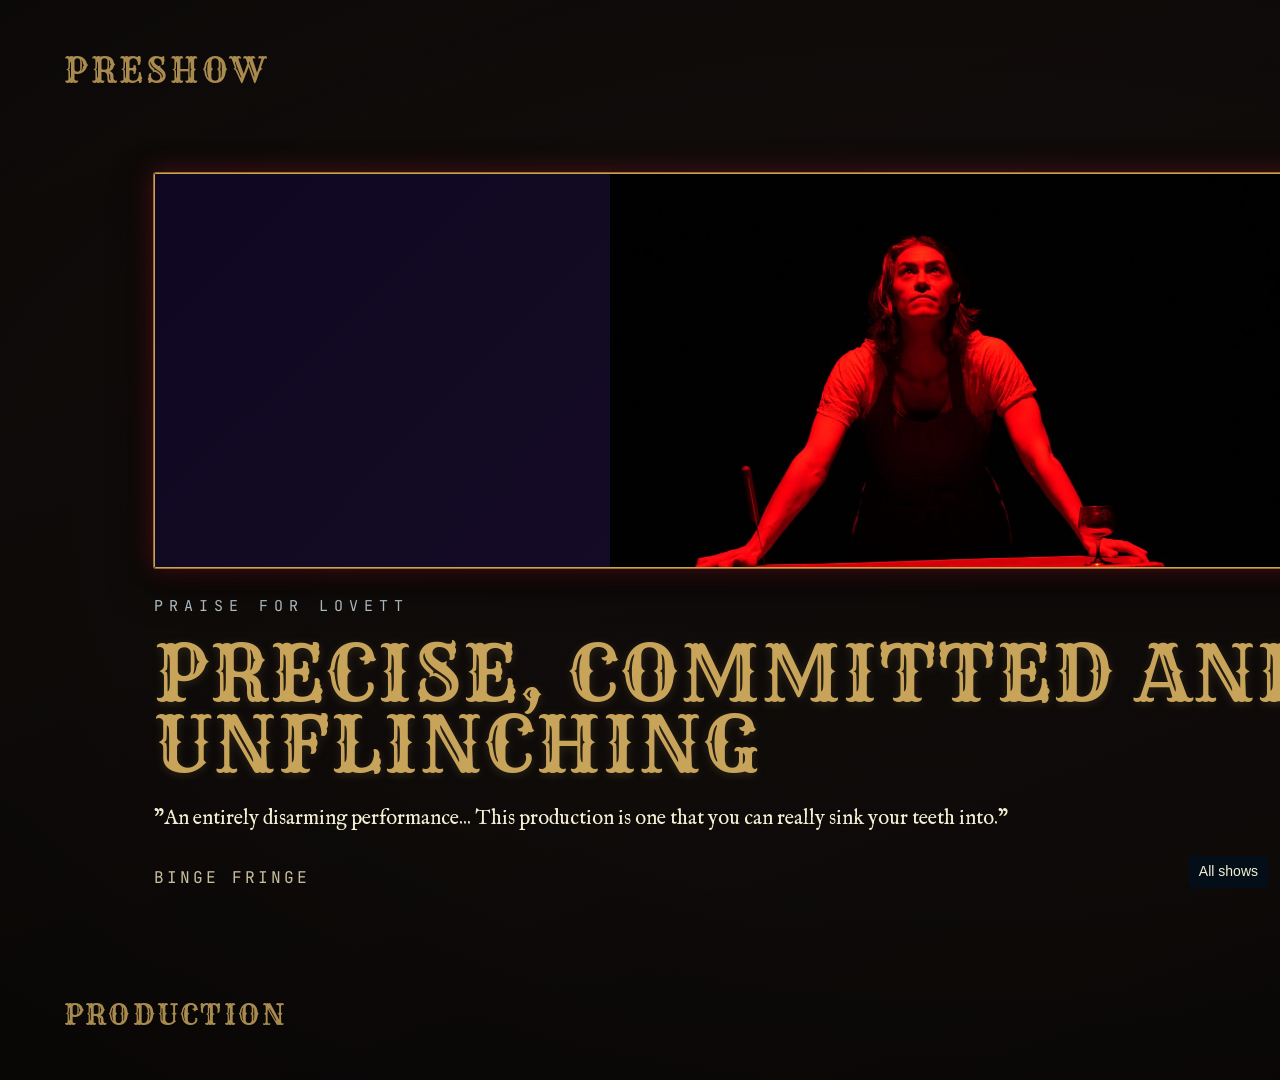
==== commit 4e8e865e: "SiL draft (In preparation, stamp 2026-10-11-r1); All shows corner link on Lovett, Popcorn, Underdog" ====
--- a/lovett-2026/index.html
+++ b/lovett-2026/index.html
@@ -717,5 +717,7 @@
   startShowPolling();
   boot();
 </script>
+<!-- all-shows-link (C19) -->
+<a data-all-shows-link href="../" style="position: fixed; right: 12px; bottom: 12px; z-index: 99999; padding: 6px 10px; font: 14px/1.4 sans-serif; color: #F3EFD2; background: rgba(2, 16, 30, 0.78); border-radius: 4px; text-decoration: none;">All shows</a>
 </body>
 </html>
